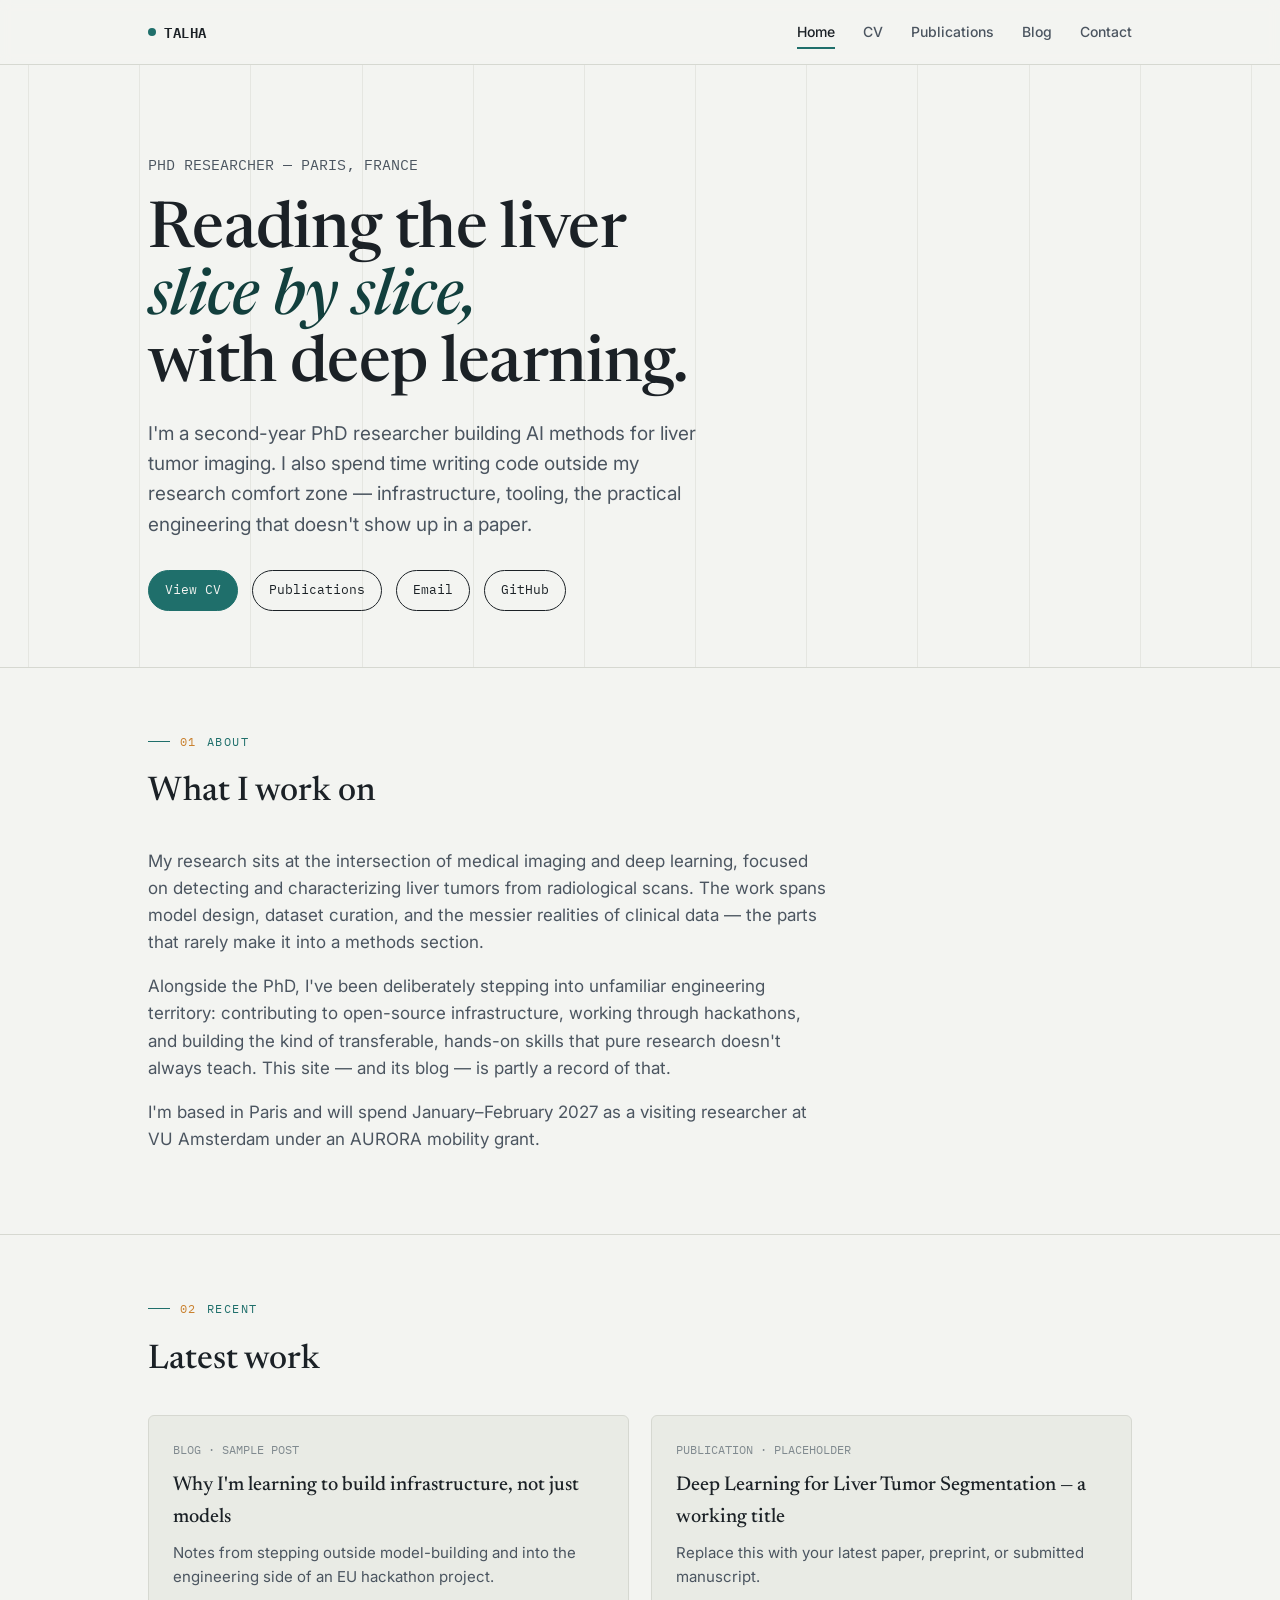
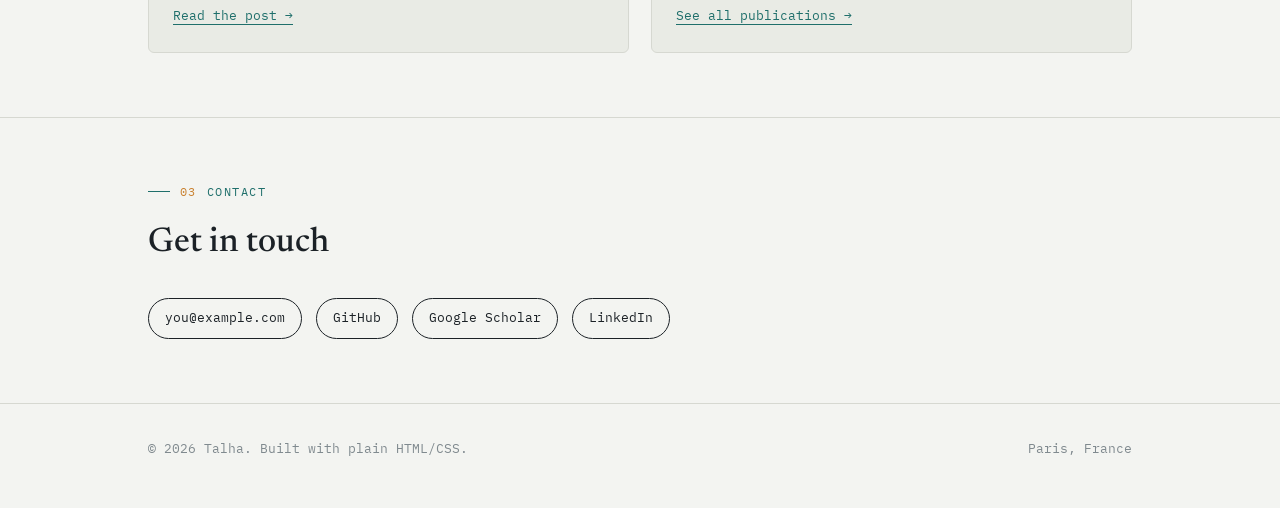
==== index.html @ 17ba412e "Initial site" ====
<!DOCTYPE html>
<html lang="en">
<head>
<meta charset="UTF-8">
<meta name="viewport" content="width=device-width, initial-scale=1.0">
<title>Talha — PhD Researcher, AI for Liver Tumor Imaging</title>
<meta name="description" content="Talha is a PhD researcher in Paris working on deep learning for liver tumor imaging.">
<link rel="preconnect" href="https://fonts.googleapis.com">
<link rel="preconnect" href="https://fonts.gstatic.com" crossorigin>
<link href="https://fonts.googleapis.com/css2?family=Newsreader:ital,wght@0,400;0,500;1,500&family=Inter:wght@400;500;600&family=IBM+Plex+Mono:wght@400;600&display=swap" rel="stylesheet">
<link rel="stylesheet" href="assets/css/style.css">
</head>
<body>

<div class="scan-progress"></div>

<header class="site">
  <div class="wrap">
    <a class="brand" href="index.html"><span class="dot"></span>TALHA</a>
    <nav class="primary">
      <a href="index.html" class="active">Home</a>
      <a href="cv.html">CV</a>
      <a href="publications.html">Publications</a>
      <a href="blog.html">Blog</a>
      <a href="index.html#contact">Contact</a>
    </nav>
    <button class="nav-toggle" aria-label="Toggle menu"><span></span><span></span><span></span></button>
  </div>
</header>

<section class="hero">
  <div class="scan-lines" aria-hidden="true">
    <span style="animation-delay:0s"></span><span style="animation-delay:.05s"></span><span style="animation-delay:.1s"></span>
    <span style="animation-delay:.15s"></span><span style="animation-delay:.2s"></span><span style="animation-delay:.25s"></span>
    <span style="animation-delay:.3s"></span><span style="animation-delay:.35s"></span><span style="animation-delay:.4s"></span>
    <span style="animation-delay:.45s"></span><span style="animation-delay:.5s"></span><span style="animation-delay:.55s"></span>
  </div>
  <div class="wrap">
    <div class="hero-inner">
      <div class="role">PHD RESEARCHER — PARIS, FRANCE</div>
      <h1>Reading the liver<br><em>slice by slice,</em><br>with deep learning.</h1>
      <p class="lede">I'm a second-year PhD researcher building AI methods for liver tumor imaging. I also spend time writing code outside my research comfort zone — infrastructure, tooling, the practical engineering that doesn't show up in a paper.</p>
      <div class="hero-links">
        <a class="pill solid" href="cv.html">View CV</a>
        <a class="pill" href="publications.html">Publications</a>
        <a class="pill" href="mailto:you@example.com">Email</a>
        <a class="pill" href="https://github.com/yourusername" target="_blank" rel="noopener">GitHub</a>
      </div>
    </div>
  </div>
</section>

<section id="about">
  <div class="wrap">
    <div class="slice-label"><span class="n">01</span> About</div>
    <h2 class="section-title">What I work on</h2>
    <div class="prose">
      <p>My research sits at the intersection of medical imaging and deep learning, focused on detecting and characterizing liver tumors from radiological scans. The work spans model design, dataset curation, and the messier realities of clinical data — the parts that rarely make it into a methods section.</p>
      <p>Alongside the PhD, I've been deliberately stepping into unfamiliar engineering territory: contributing to open-source infrastructure, working through hackathons, and building the kind of transferable, hands-on skills that pure research doesn't always teach. This site — and its blog — is partly a record of that.</p>
      <p>I'm based in Paris and will spend January–February 2027 as a visiting researcher at VU Amsterdam under an AURORA mobility grant.</p>
    </div>
  </div>
</section>

<section id="highlights">
  <div class="wrap">
    <div class="slice-label"><span class="n">02</span> Recent</div>
    <h2 class="section-title">Latest work</h2>
    <div class="grid-2">
      <div class="card">
        <div class="meta">BLOG · SAMPLE POST</div>
        <h3>Why I'm learning to build infrastructure, not just models</h3>
        <p>Notes from stepping outside model-building and into the engineering side of an EU hackathon project.</p>
        <a class="more" href="blog/post-1.html">Read the post →</a>
      </div>
      <div class="card">
        <div class="meta">PUBLICATION · PLACEHOLDER</div>
        <h3>Deep Learning for Liver Tumor Segmentation — a working title</h3>
        <p>Replace this with your latest paper, preprint, or submitted manuscript.</p>
        <a class="more" href="publications.html">See all publications →</a>
      </div>
    </div>
  </div>
</section>

<section id="contact">
  <div class="wrap">
    <div class="slice-label"><span class="n">03</span> Contact</div>
    <h2 class="section-title">Get in touch</h2>
    <div class="contact-grid">
      <a class="pill" href="mailto:you@example.com">you@example.com</a>
      <a class="pill" href="https://github.com/yourusername" target="_blank" rel="noopener">GitHub</a>
      <a class="pill" href="https://scholar.google.com/" target="_blank" rel="noopener">Google Scholar</a>
      <a class="pill" href="https://linkedin.com/in/yourusername" target="_blank" rel="noopener">LinkedIn</a>
    </div>
  </div>
</section>

<footer class="site">
  <div class="wrap" style="display:flex; justify-content:space-between; width:100%;">
    <span>© 2026 Talha. Built with plain HTML/CSS.</span>
    <span>Paris, France</span>
  </div>
</footer>

<script src="assets/js/main.js"></script>
</body>
</html>
---- assets/css/style.css ----
/* ============================================================
   TOKENS — "Slice Scanner" system
   Inspired by cross-sectional medical imaging: numbered slices,
   scan lines, contrast-teal highlighting.
   ============================================================ */
:root{
  --paper:      #F3F4F1;
  --paper-2:    #E9EBE5;
  --ink:        #1B2126;
  --ink-soft:   #4B5560;
  --ink-faint:  #808A8F;
  --teal:       #1F6F6B;
  --teal-dark:  #123F3D;
  --teal-glow:  rgba(31,111,107,0.14);
  --amber:      #C9812F;
  --line:       #D6D8D1;
  --paper-rgb:  243,244,241;

  --display: "Newsreader", Georgia, serif;
  --body:    "Inter", -apple-system, sans-serif;
  --mono:    "IBM Plex Mono", ui-monospace, monospace;

  --max: 1040px;
}

*{ box-sizing: border-box; }
html{ scroll-behavior: smooth; }
body{
  margin:0;
  background: var(--paper);
  color: var(--ink);
  font-family: var(--body);
  font-size: 17px;
  line-height: 1.6;
  -webkit-font-smoothing: antialiased;
}

@media (prefers-reduced-motion: reduce){
  html{ scroll-behavior:auto; }
  *{ animation-duration: 0.01ms !important; transition-duration: 0.01ms !important; }
}

a{ color: inherit; }
img{ max-width:100%; display:block; }

.wrap{
  max-width: var(--max);
  margin: 0 auto;
  padding: 0 28px;
}

/* ------------------------------------------------------------
   Scroll progress — the signature scan line
   ------------------------------------------------------------ */
.scan-progress{
  position: fixed;
  top: 0; left: 0;
  height: 3px;
  width: 0%;
  background: linear-gradient(90deg, var(--teal), var(--amber));
  z-index: 200;
  transition: width 0.08s linear;
}

/* ------------------------------------------------------------
   Header / nav
   ------------------------------------------------------------ */
header.site{
  position: sticky;
  top: 0;
  z-index: 100;
  background: rgba(var(--paper-rgb), 0.92);
  backdrop-filter: blur(6px);
  border-bottom: 1px solid var(--line);
}
header.site .wrap{
  display:flex;
  align-items:center;
  justify-content:space-between;
  height: 64px;
}
.brand{
  font-family: var(--mono);
  font-weight: 600;
  font-size: 14px;
  letter-spacing: 0.04em;
  text-decoration:none;
  color: var(--ink);
  display:flex;
  align-items:center;
  gap:8px;
}
.brand .dot{
  width:8px; height:8px; border-radius:50%;
  background: var(--teal);
  display:inline-block;
}
nav.primary{
  display:flex;
  gap: 28px;
}
nav.primary a{
  text-decoration:none;
  font-size: 14px;
  color: var(--ink-soft);
  font-weight: 500;
  position:relative;
  padding: 4px 0;
}
nav.primary a:hover, nav.primary a.active{ color: var(--ink); }
nav.primary a.active::after{
  content:"";
  position:absolute;
  left:0; right:0; bottom:-2px;
  height:2px;
  background: var(--teal);
}
.nav-toggle{ display:none; background:none; border:none; cursor:pointer; padding:8px; }
.nav-toggle span{ display:block; width:22px; height:2px; background:var(--ink); margin:5px 0; }

@media (max-width: 720px){
  nav.primary{
    position:absolute;
    top: 64px; left:0; right:0;
    background: var(--paper);
    border-bottom: 1px solid var(--line);
    flex-direction:column;
    padding: 8px 28px 20px;
    display:none;
  }
  nav.primary.open{ display:flex; }
  .nav-toggle{ display:block; }
}

/* ------------------------------------------------------------
   Slice eyebrow labels — literal to the imaging subject
   ------------------------------------------------------------ */
.slice-label{
  font-family: var(--mono);
  font-size: 12px;
  letter-spacing: 0.12em;
  color: var(--teal);
  display:flex;
  align-items:center;
  gap: 10px;
  margin-bottom: 14px;
  text-transform: uppercase;
}
.slice-label::before{
  content:"";
  width: 22px; height:1px;
  background: var(--teal);
}
.slice-label .n{ color: var(--amber); }

/* ------------------------------------------------------------
   Hero
   ------------------------------------------------------------ */
.hero{
  padding: 88px 0 56px;
  position:relative;
  overflow:hidden;
}
.scan-lines{
  position:absolute;
  inset:0;
  display:flex;
  justify-content:space-between;
  padding: 0 28px;
  pointer-events:none;
  opacity: 0.5;
}
.scan-lines span{
  width:1px;
  background: var(--line);
  animation: rise 1.1s ease-out both;
}
@keyframes rise{
  from{ transform: scaleY(0); transform-origin: top; }
  to{ transform: scaleY(1); transform-origin: top; }
}
.hero-inner{ position:relative; max-width: 760px; }
.hero h1{
  font-family: var(--display);
  font-weight: 500;
  font-size: clamp(40px, 6vw, 64px);
  line-height: 1.05;
  margin: 0 0 18px;
  letter-spacing: -0.01em;
}
.hero h1 em{
  font-style: italic;
  color: var(--teal-dark);
}
.hero .role{
  font-family: var(--mono);
  font-size: 15px;
  color: var(--ink-soft);
  margin-bottom: 22px;
}
.hero p.lede{
  font-size: 19px;
  color: var(--ink-soft);
  max-width: 560px;
  margin: 0 0 30px;
}
.hero-links{
  display:flex;
  flex-wrap:wrap;
  gap: 14px;
}
.pill{
  font-family: var(--mono);
  font-size: 13px;
  padding: 9px 16px;
  border: 1px solid var(--ink);
  border-radius: 999px;
  text-decoration:none;
  color: var(--ink);
  transition: background 0.15s, color 0.15s;
}
.pill:hover{ background: var(--ink); color: var(--paper); }
.pill.solid{
  background: var(--teal);
  border-color: var(--teal);
  color: var(--paper);
}
.pill.solid:hover{ background: var(--teal-dark); border-color: var(--teal-dark); }

/* ------------------------------------------------------------
   Sections / cards
   ------------------------------------------------------------ */
section{ padding: 64px 0; border-top: 1px solid var(--line); }
section:first-of-type{ border-top:none; }
h2.section-title{
  font-family: var(--display);
  font-size: clamp(26px, 3.4vw, 34px);
  font-weight: 500;
  margin: 0 0 28px;
}
.prose p{ color: var(--ink-soft); max-width: 680px; }
.prose p + p{ margin-top: 14px; }

.grid-2{
  display:grid;
  grid-template-columns: 1fr 1fr;
  gap: 22px;
}
@media (max-width: 720px){ .grid-2{ grid-template-columns: 1fr; } }

.card{
  background: var(--paper-2);
  border: 1px solid var(--line);
  border-radius: 6px;
  padding: 24px;
}
.card h3{
  font-family: var(--display);
  font-size: 20px;
  font-weight: 500;
  margin: 0 0 8px;
}
.card .meta{
  font-family: var(--mono);
  font-size: 12px;
  color: var(--ink-faint);
  margin-bottom: 10px;
}
.card p{ color: var(--ink-soft); font-size: 15px; margin: 0 0 12px; }
.card a.more{
  font-family: var(--mono);
  font-size: 13px;
  color: var(--teal);
  text-decoration:none;
  border-bottom: 1px solid var(--teal);
}

/* ------------------------------------------------------------
   CV
   ------------------------------------------------------------ */
.cv-entry{
  display:grid;
  grid-template-columns: 130px 1fr;
  gap: 20px;
  padding: 20px 0;
  border-top: 1px solid var(--line);
}
.cv-entry:first-of-type{ border-top: none; }
.cv-entry .when{
  font-family: var(--mono);
  font-size: 13px;
  color: var(--ink-faint);
  padding-top: 3px;
}
.cv-entry h3{ margin: 0 0 4px; font-family: var(--display); font-size: 19px; font-weight: 500; }
.cv-entry .org{ font-size: 14px; color: var(--teal-dark); font-weight: 600; margin-bottom: 6px; }
.cv-entry p{ margin:0; color: var(--ink-soft); font-size: 15px; }
@media (max-width: 600px){
  .cv-entry{ grid-template-columns: 1fr; gap: 4px; }
}

.skills-tags{ display:flex; flex-wrap:wrap; gap:8px; }
.skills-tags span{
  font-family: var(--mono);
  font-size: 12.5px;
  padding: 6px 12px;
  background: var(--paper-2);
  border: 1px solid var(--line);
  border-radius: 4px;
  color: var(--ink-soft);
}

/* ------------------------------------------------------------
   Publications
   ------------------------------------------------------------ */
.pub{
  padding: 22px 0;
  border-top: 1px solid var(--line);
  display:grid;
  grid-template-columns: 70px 1fr;
  gap: 20px;
}
.pub:first-of-type{ border-top:none; }
.pub .year{
  font-family: var(--mono);
  font-size: 18px;
  color: var(--amber);
  padding-top: 2px;
}
.pub h3{ margin:0 0 6px; font-family: var(--display); font-size: 19px; font-weight: 500; }
.pub .authors{ font-size: 14px; color: var(--ink-soft); margin-bottom: 4px; }
.pub .venue{ font-family: var(--mono); font-size: 12.5px; color: var(--teal-dark); margin-bottom: 10px; }
.pub .links a{ font-family: var(--mono); font-size: 13px; color: var(--teal); text-decoration:none; margin-right: 16px; border-bottom: 1px solid var(--teal); }
@media (max-width: 600px){ .pub{ grid-template-columns: 1fr; } }

.placeholder-note{
  font-family: var(--mono);
  font-size: 12.5px;
  color: var(--ink-faint);
  background: var(--paper-2);
  border-left: 3px solid var(--amber);
  padding: 10px 14px;
  margin-bottom: 36px;
}

/* ------------------------------------------------------------
   Blog
   ------------------------------------------------------------ */
.post-card{
  padding: 26px 0;
  border-top: 1px solid var(--line);
}
.post-card:first-of-type{ border-top:none; }
.post-card .meta{ font-family: var(--mono); font-size: 12.5px; color: var(--ink-faint); margin-bottom: 8px; }
.post-card h3{ font-family: var(--display); font-size: 24px; font-weight: 500; margin: 0 0 8px; }
.post-card h3 a{ text-decoration:none; color: var(--ink); }
.post-card h3 a:hover{ color: var(--teal-dark); }
.post-card p{ color: var(--ink-soft); margin: 0 0 10px; }
.post-card a.read{ font-family: var(--mono); font-size: 13px; color: var(--teal); text-decoration:none; border-bottom: 1px solid var(--teal); }

article.post{ max-width: 700px; }
article.post .meta{ font-family: var(--mono); font-size: 13px; color: var(--ink-faint); margin-bottom: 16px; }
article.post h1{
  font-family: var(--display);
  font-size: clamp(32px, 5vw, 44px);
  font-weight: 500;
  line-height: 1.1;
  margin: 0 0 20px;
}
article.post p{ color: var(--ink-soft); margin: 0 0 18px; font-size: 17px; }
article.post h2{ font-family: var(--display); font-size: 24px; font-weight: 500; margin: 36px 0 14px; color: var(--ink); }
article.post a{ color: var(--teal-dark); }
article.post blockquote{
  border-left: 3px solid var(--teal);
  margin: 24px 0;
  padding: 4px 0 4px 20px;
  color: var(--ink);
  font-style: italic;
}
.back-link{
  display:inline-flex;
  align-items:center;
  gap:6px;
  font-family: var(--mono);
  font-size: 13px;
  color: var(--ink-soft);
  text-decoration:none;
  margin-bottom: 26px;
}
.back-link:hover{ color: var(--teal-dark); }

/* ------------------------------------------------------------
   Contact / footer
   ------------------------------------------------------------ */
.contact-grid{
  display:flex;
  flex-wrap:wrap;
  gap: 14px;
}
footer.site{
  border-top: 1px solid var(--line);
  padding: 34px 0 50px;
  font-family: var(--mono);
  font-size: 12.5px;
  color: var(--ink-faint);
  display:flex;
  justify-content:space-between;
  flex-wrap:wrap;
  gap: 10px;
}
footer.site a{ color: var(--ink-faint); text-decoration:none; }
footer.site a:hover{ color: var(--teal); }
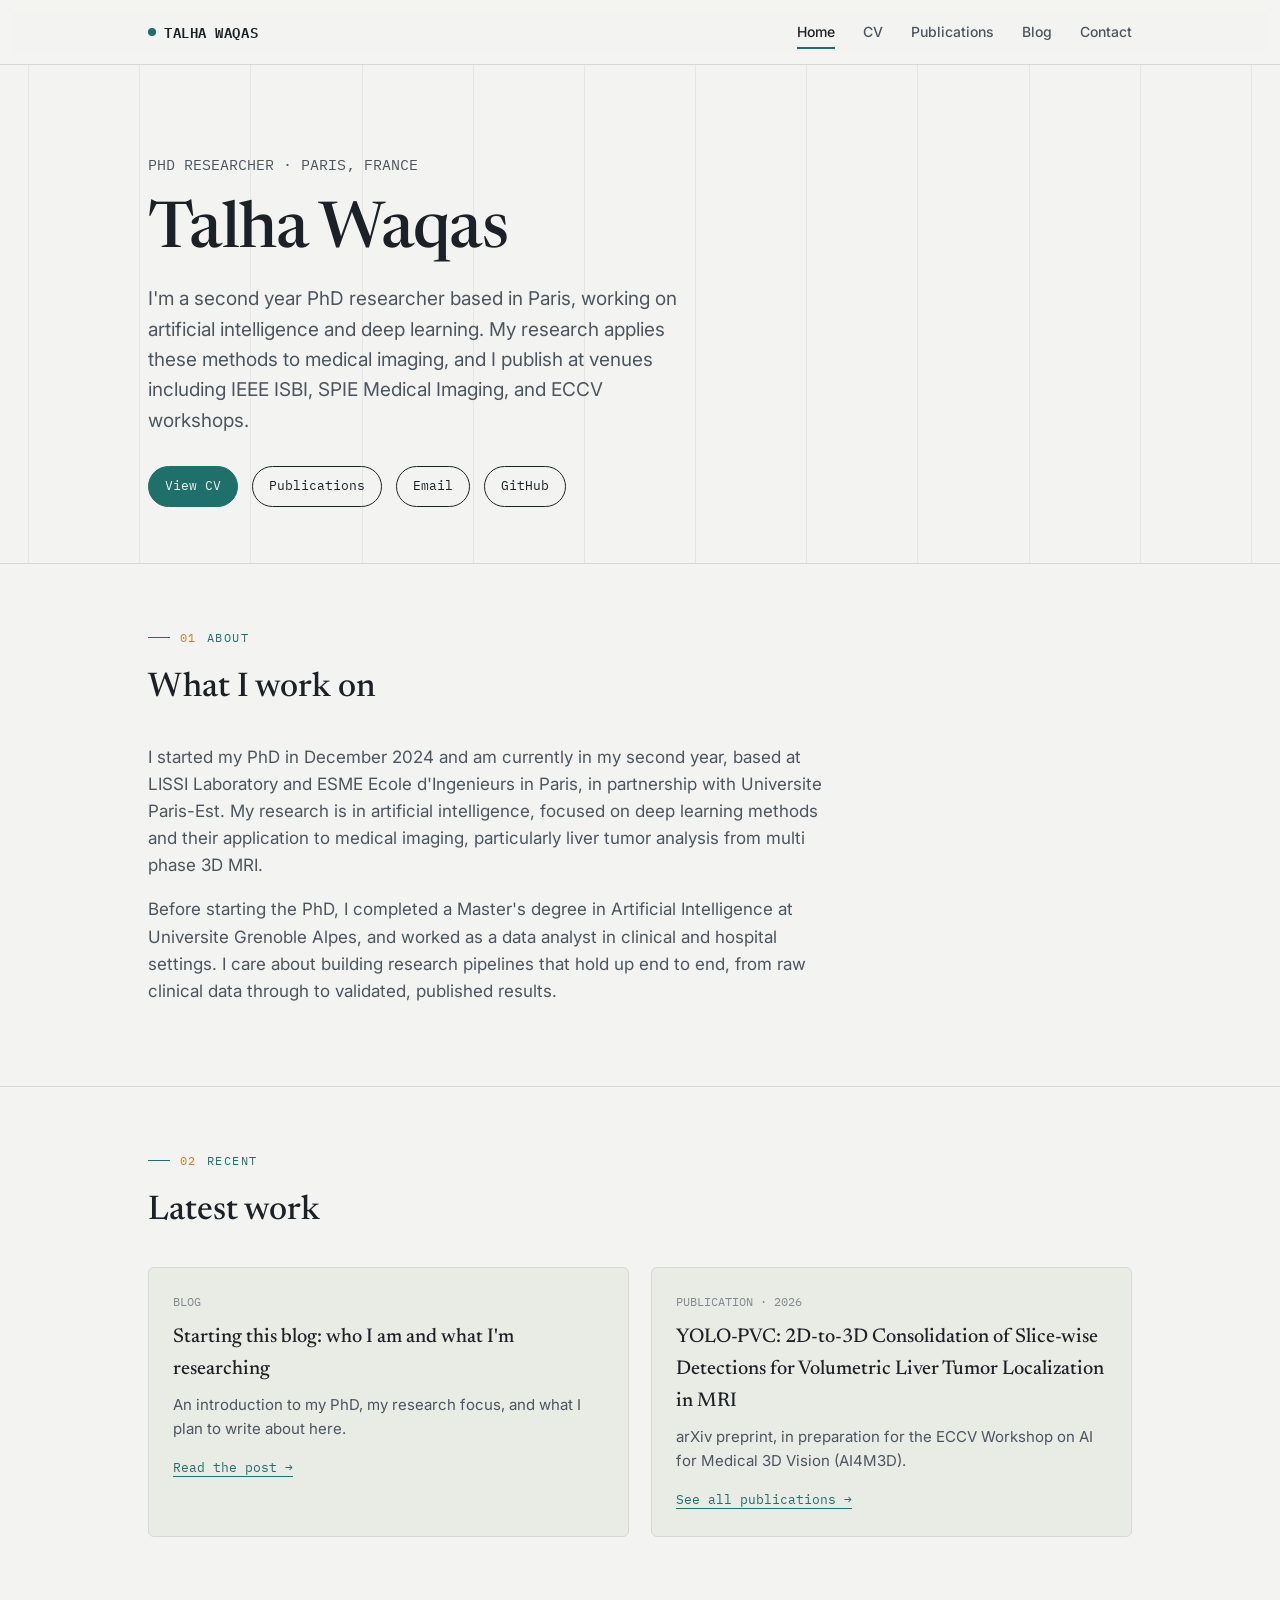
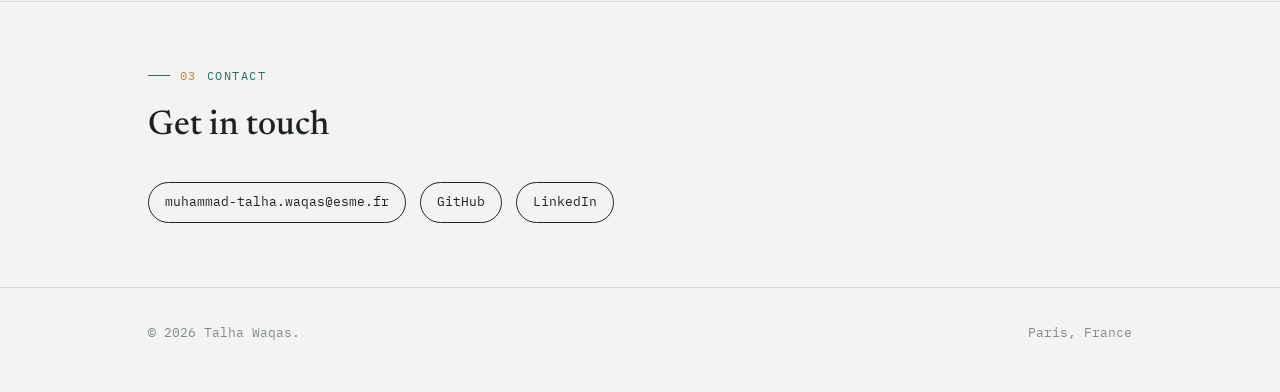
==== commit 820dfe0e: "Update content: real CV, publications, and intro post" ====
--- a/index.html
+++ b/index.html
@@ -3,8 +3,8 @@
 <head>
 <meta charset="UTF-8">
 <meta name="viewport" content="width=device-width, initial-scale=1.0">
-<title>Talha — PhD Researcher, AI for Liver Tumor Imaging</title>
-<meta name="description" content="Talha is a PhD researcher in Paris working on deep learning for liver tumor imaging.">
+<title>Talha Waqas | PhD Researcher, Artificial Intelligence</title>
+<meta name="description" content="Talha Waqas is a PhD researcher in Paris, France working on artificial intelligence and deep learning.">
 <link rel="preconnect" href="https://fonts.googleapis.com">
 <link rel="preconnect" href="https://fonts.gstatic.com" crossorigin>
 <link href="https://fonts.googleapis.com/css2?family=Newsreader:ital,wght@0,400;0,500;1,500&family=Inter:wght@400;500;600&family=IBM+Plex+Mono:wght@400;600&display=swap" rel="stylesheet">
@@ -16,7 +16,7 @@
 
 <header class="site">
   <div class="wrap">
-    <a class="brand" href="index.html"><span class="dot"></span>TALHA</a>
+    <a class="brand" href="index.html"><span class="dot"></span>TALHA WAQAS</a>
     <nav class="primary">
       <a href="index.html" class="active">Home</a>
       <a href="cv.html">CV</a>
@@ -37,14 +37,14 @@
   </div>
   <div class="wrap">
     <div class="hero-inner">
-      <div class="role">PHD RESEARCHER — PARIS, FRANCE</div>
-      <h1>Reading the liver<br><em>slice by slice,</em><br>with deep learning.</h1>
-      <p class="lede">I'm a second-year PhD researcher building AI methods for liver tumor imaging. I also spend time writing code outside my research comfort zone — infrastructure, tooling, the practical engineering that doesn't show up in a paper.</p>
+      <div class="role">PHD RESEARCHER · PARIS, FRANCE</div>
+      <h1>Talha Waqas</h1>
+      <p class="lede">I'm a second year PhD researcher based in Paris, working on artificial intelligence and deep learning. My research applies these methods to medical imaging, and I publish at venues including IEEE ISBI, SPIE Medical Imaging, and ECCV workshops.</p>
       <div class="hero-links">
         <a class="pill solid" href="cv.html">View CV</a>
         <a class="pill" href="publications.html">Publications</a>
-        <a class="pill" href="mailto:you@example.com">Email</a>
-        <a class="pill" href="https://github.com/yourusername" target="_blank" rel="noopener">GitHub</a>
+        <a class="pill" href="mailto:muhammad-talha.waqas@esme.fr">Email</a>
+        <a class="pill" href="https://github.com/talw98" target="_blank" rel="noopener">GitHub</a>
       </div>
     </div>
   </div>
@@ -55,9 +55,8 @@
     <div class="slice-label"><span class="n">01</span> About</div>
     <h2 class="section-title">What I work on</h2>
     <div class="prose">
-      <p>My research sits at the intersection of medical imaging and deep learning, focused on detecting and characterizing liver tumors from radiological scans. The work spans model design, dataset curation, and the messier realities of clinical data — the parts that rarely make it into a methods section.</p>
-      <p>Alongside the PhD, I've been deliberately stepping into unfamiliar engineering territory: contributing to open-source infrastructure, working through hackathons, and building the kind of transferable, hands-on skills that pure research doesn't always teach. This site — and its blog — is partly a record of that.</p>
-      <p>I'm based in Paris and will spend January–February 2027 as a visiting researcher at VU Amsterdam under an AURORA mobility grant.</p>
+      <p>I started my PhD in December 2024 and am currently in my second year, based at LISSI Laboratory and ESME Ecole d'Ingenieurs in Paris, in partnership with Universite Paris-Est. My research is in artificial intelligence, focused on deep learning methods and their application to medical imaging, particularly liver tumor analysis from multi phase 3D MRI.</p>
+      <p>Before starting the PhD, I completed a Master's degree in Artificial Intelligence at Universite Grenoble Alpes, and worked as a data analyst in clinical and hospital settings. I care about building research pipelines that hold up end to end, from raw clinical data through to validated, published results.</p>
     </div>
   </div>
 </section>
@@ -68,15 +67,15 @@
     <h2 class="section-title">Latest work</h2>
     <div class="grid-2">
       <div class="card">
-        <div class="meta">BLOG · SAMPLE POST</div>
-        <h3>Why I'm learning to build infrastructure, not just models</h3>
-        <p>Notes from stepping outside model-building and into the engineering side of an EU hackathon project.</p>
-        <a class="more" href="blog/post-1.html">Read the post →</a>
+        <div class="meta">BLOG</div>
+        <h3>Starting this blog: who I am and what I'm researching</h3>
+        <p>An introduction to my PhD, my research focus, and what I plan to write about here.</p>
+        <a class="more" href="blog/intro.html">Read the post →</a>
       </div>
       <div class="card">
-        <div class="meta">PUBLICATION · PLACEHOLDER</div>
-        <h3>Deep Learning for Liver Tumor Segmentation — a working title</h3>
-        <p>Replace this with your latest paper, preprint, or submitted manuscript.</p>
+        <div class="meta">PUBLICATION · 2026</div>
+        <h3>YOLO-PVC: 2D-to-3D Consolidation of Slice-wise Detections for Volumetric Liver Tumor Localization in MRI</h3>
+        <p>arXiv preprint, in preparation for the ECCV Workshop on AI for Medical 3D Vision (AI4M3D).</p>
         <a class="more" href="publications.html">See all publications →</a>
       </div>
     </div>
@@ -88,17 +87,16 @@
     <div class="slice-label"><span class="n">03</span> Contact</div>
     <h2 class="section-title">Get in touch</h2>
     <div class="contact-grid">
-      <a class="pill" href="mailto:you@example.com">you@example.com</a>
-      <a class="pill" href="https://github.com/yourusername" target="_blank" rel="noopener">GitHub</a>
-      <a class="pill" href="https://scholar.google.com/" target="_blank" rel="noopener">Google Scholar</a>
-      <a class="pill" href="https://linkedin.com/in/yourusername" target="_blank" rel="noopener">LinkedIn</a>
+      <a class="pill" href="mailto:muhammad-talha.waqas@esme.fr">muhammad-talha.waqas@esme.fr</a>
+      <a class="pill" href="https://github.com/talw98" target="_blank" rel="noopener">GitHub</a>
+      <a class="pill" href="https://www.linkedin.com/in/talha-waqas-255557144/" target="_blank" rel="noopener">LinkedIn</a>
     </div>
   </div>
 </section>
 
 <footer class="site">
   <div class="wrap" style="display:flex; justify-content:space-between; width:100%;">
-    <span>© 2026 Talha. Built with plain HTML/CSS.</span>
+    <span>© 2026 Talha Waqas.</span>
     <span>Paris, France</span>
   </div>
 </footer>
--- a/assets/css/style.css
+++ b/assets/css/style.css
@@ -1,5 +1,5 @@
 /* ============================================================
-   TOKENS — "Slice Scanner" system
+   TOKENS - "Slice Scanner" system
    Inspired by cross-sectional medical imaging: numbered slices,
    scan lines, contrast-teal highlighting.
    ============================================================ */
@@ -50,7 +50,7 @@
 }
 
 /* ------------------------------------------------------------
-   Scroll progress — the signature scan line
+   Scroll progress - the signature scan line
    ------------------------------------------------------------ */
 .scan-progress{
   position: fixed;
@@ -133,7 +133,7 @@
 }
 
 /* ------------------------------------------------------------
-   Slice eyebrow labels — literal to the imaging subject
+   Slice eyebrow labels - literal to the imaging subject
    ------------------------------------------------------------ */
 .slice-label{
   font-family: var(--mono);
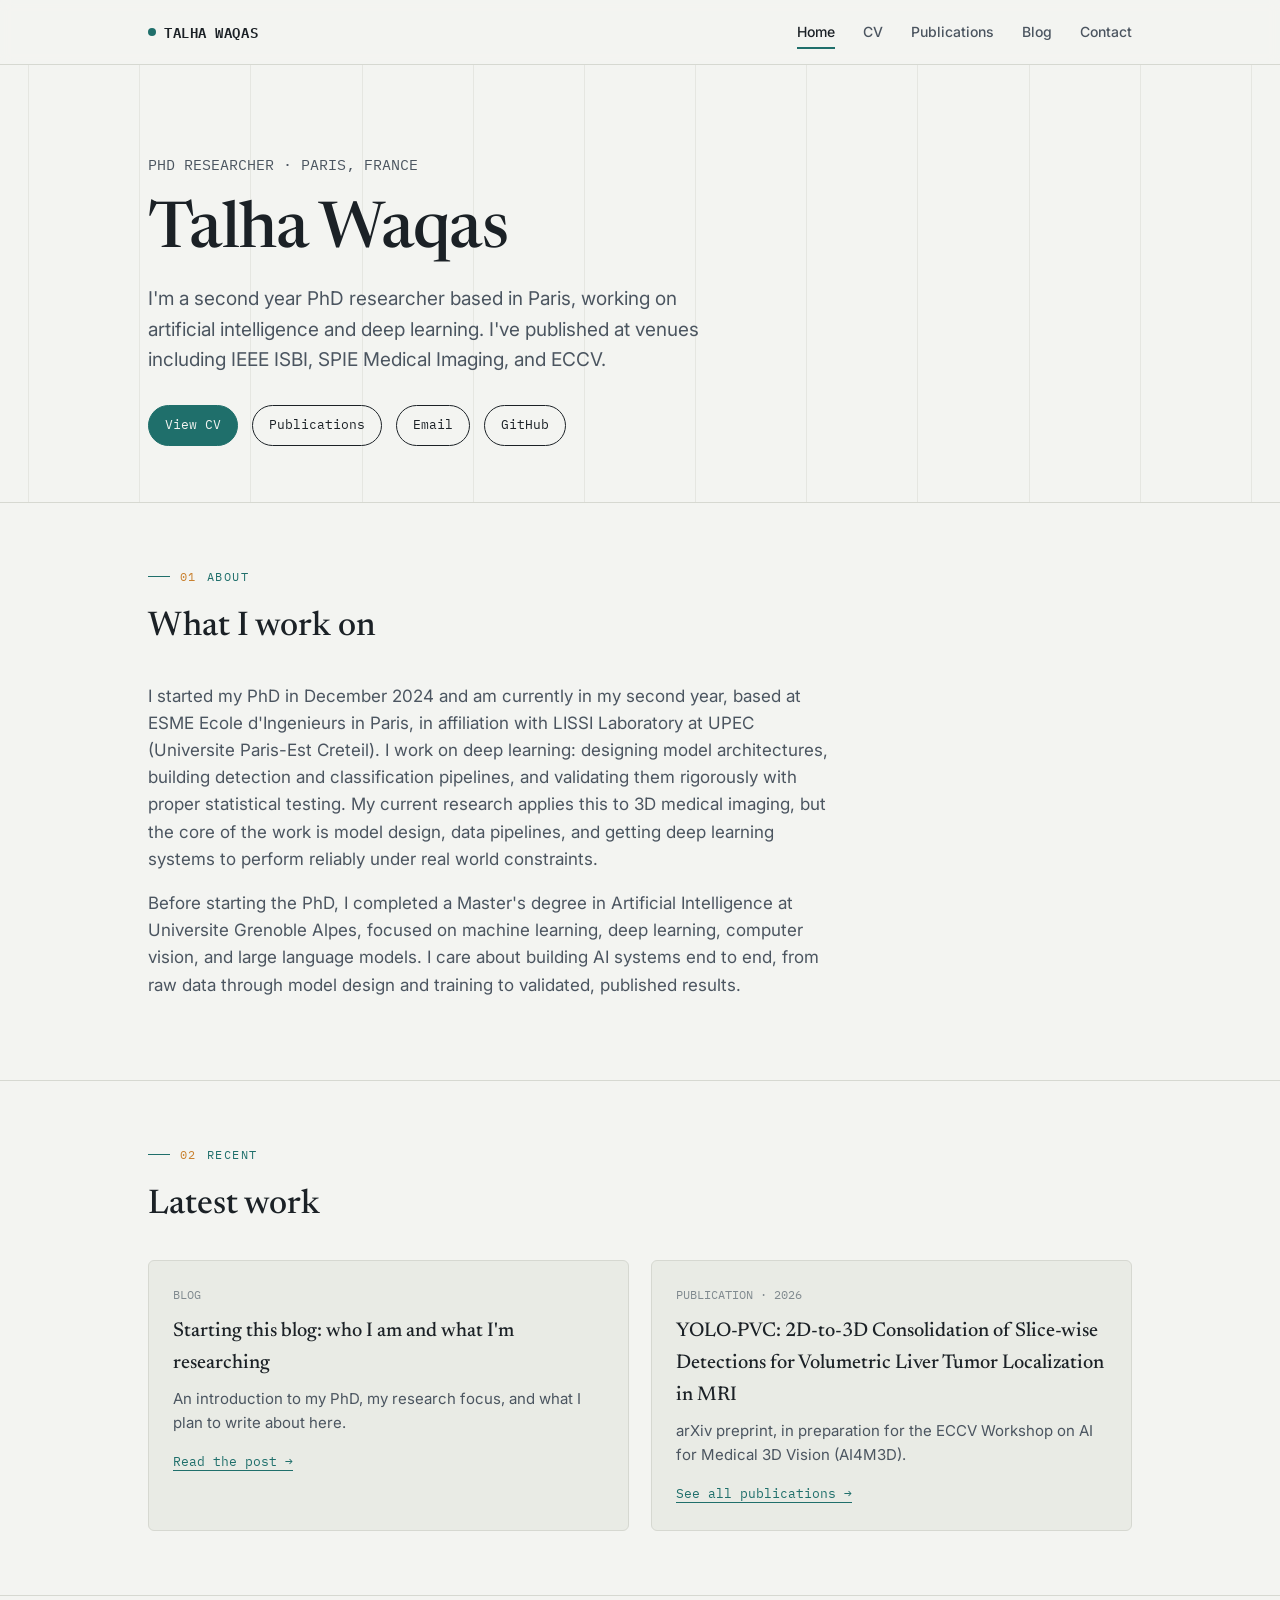
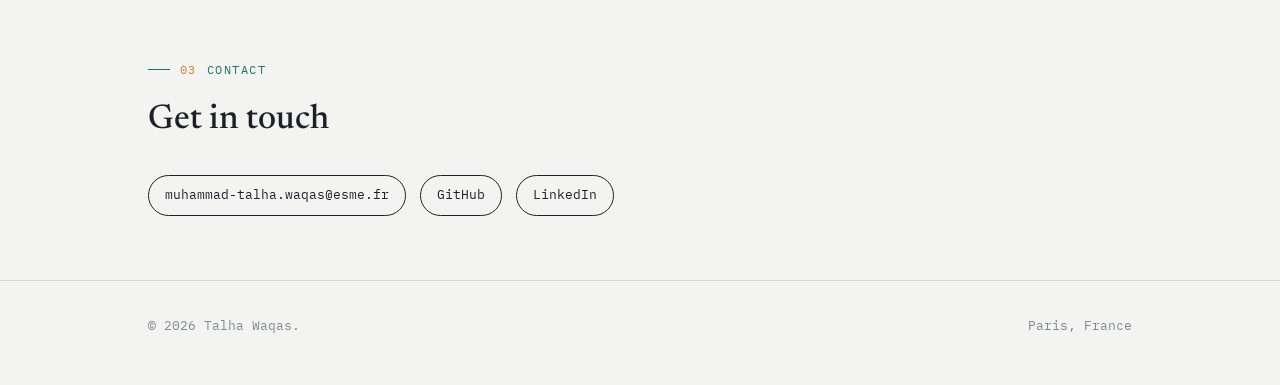
==== commit de92ddaf: "Fix affiliation: ESME with LISSI/UPEC" ====
--- a/index.html
+++ b/index.html
@@ -39,7 +39,7 @@
     <div class="hero-inner">
       <div class="role">PHD RESEARCHER · PARIS, FRANCE</div>
       <h1>Talha Waqas</h1>
-      <p class="lede">I'm a second year PhD researcher based in Paris, working on artificial intelligence and deep learning. My research applies these methods to medical imaging, and I publish at venues including IEEE ISBI, SPIE Medical Imaging, and ECCV workshops.</p>
+      <p class="lede">I'm a second year PhD researcher based in Paris, working on artificial intelligence and deep learning. I've published at venues including IEEE ISBI, SPIE Medical Imaging, and ECCV.</p>
       <div class="hero-links">
         <a class="pill solid" href="cv.html">View CV</a>
         <a class="pill" href="publications.html">Publications</a>
@@ -55,8 +55,8 @@
     <div class="slice-label"><span class="n">01</span> About</div>
     <h2 class="section-title">What I work on</h2>
     <div class="prose">
-      <p>I started my PhD in December 2024 and am currently in my second year, based at LISSI Laboratory and ESME Ecole d'Ingenieurs in Paris, in partnership with Universite Paris-Est. My research is in artificial intelligence, focused on deep learning methods and their application to medical imaging, particularly liver tumor analysis from multi phase 3D MRI.</p>
-      <p>Before starting the PhD, I completed a Master's degree in Artificial Intelligence at Universite Grenoble Alpes, and worked as a data analyst in clinical and hospital settings. I care about building research pipelines that hold up end to end, from raw clinical data through to validated, published results.</p>
+      <p>I started my PhD in December 2024 and am currently in my second year, based at ESME Ecole d'Ingenieurs in Paris, in affiliation with LISSI Laboratory at UPEC (Universite Paris-Est Creteil). I work on deep learning: designing model architectures, building detection and classification pipelines, and validating them rigorously with proper statistical testing. My current research applies this to 3D medical imaging, but the core of the work is model design, data pipelines, and getting deep learning systems to perform reliably under real world constraints.</p>
+      <p>Before starting the PhD, I completed a Master's degree in Artificial Intelligence at Universite Grenoble Alpes, focused on machine learning, deep learning, computer vision, and large language models. I care about building AI systems end to end, from raw data through model design and training to validated, published results.</p>
     </div>
   </div>
 </section>
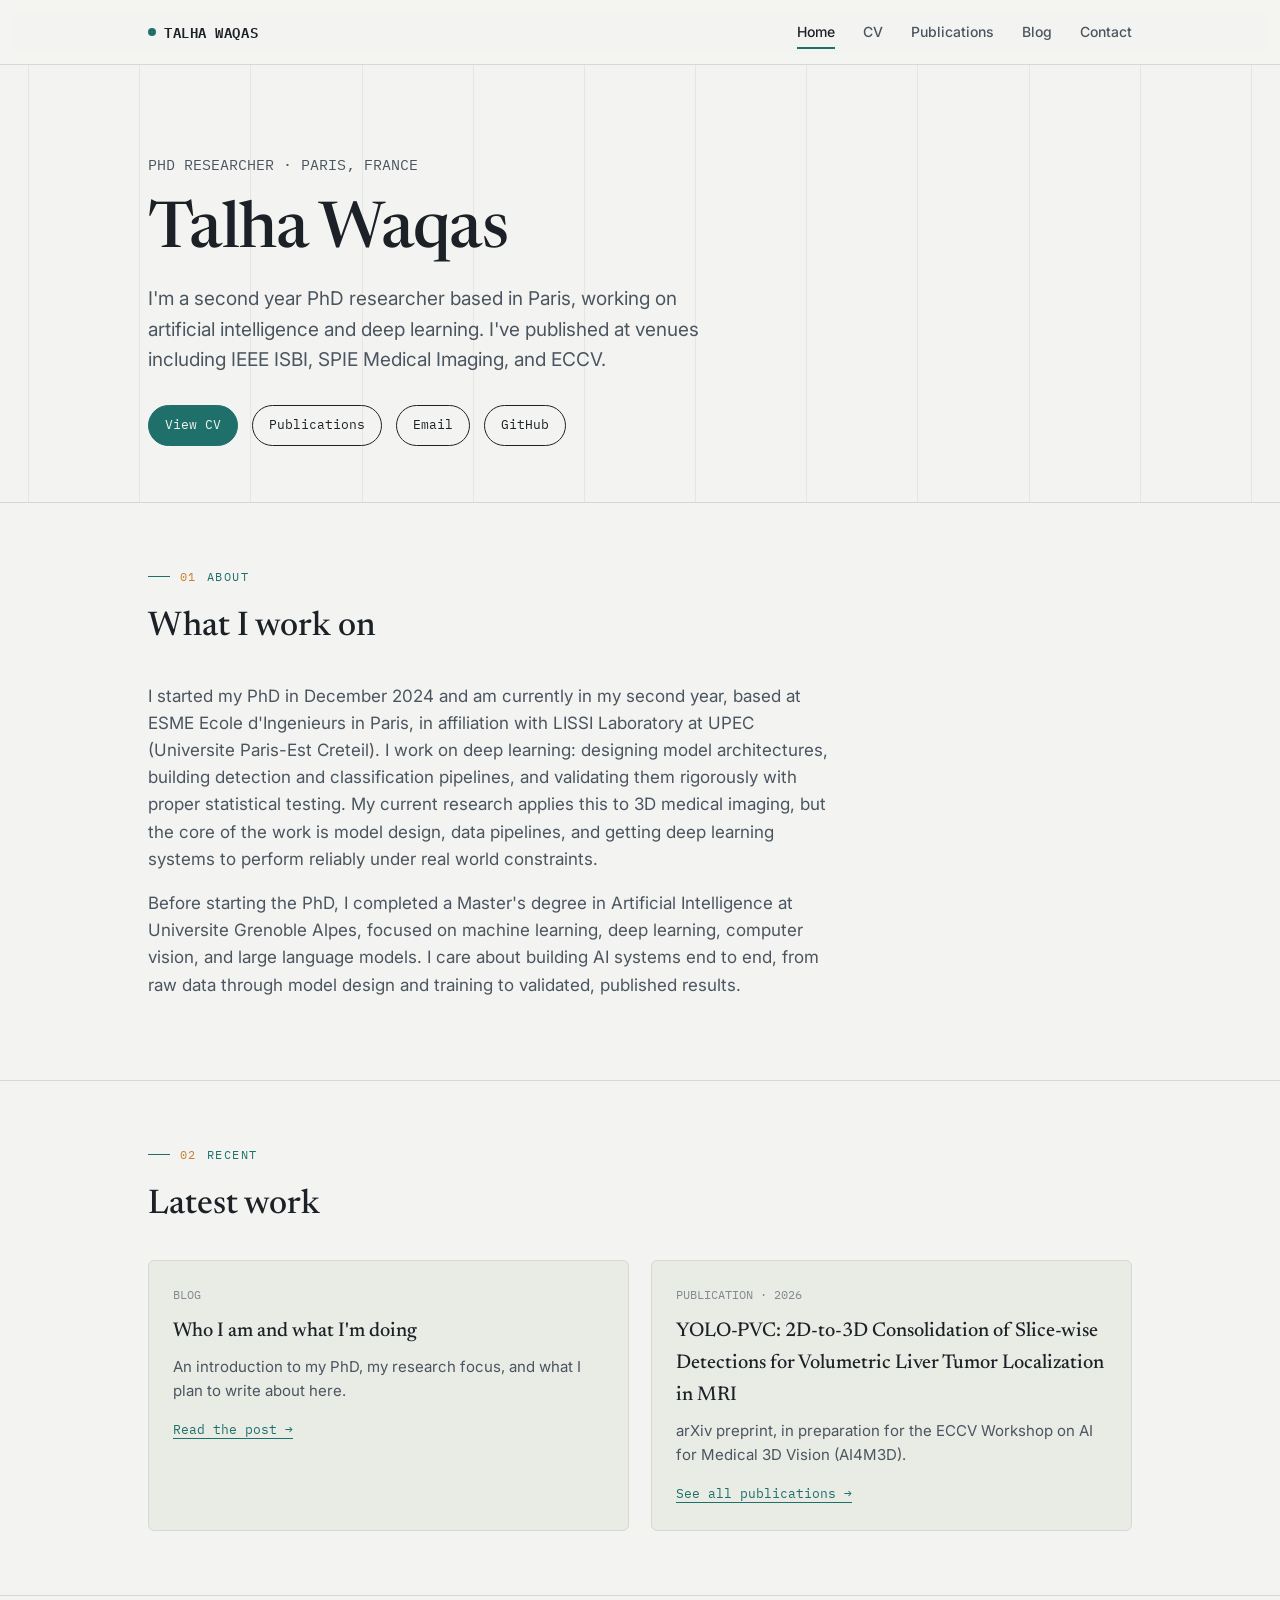
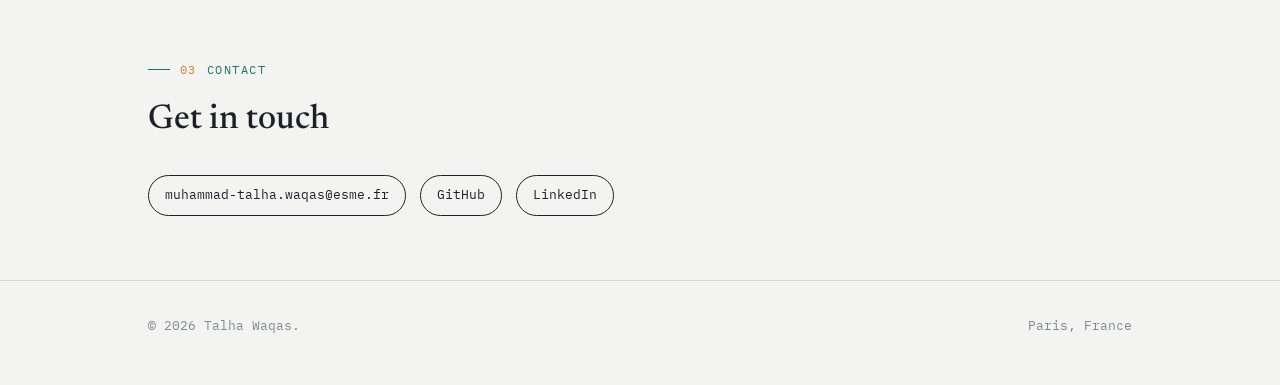
==== commit 69b5b06e: "Rename intro post heading, update closing paragraph" ====
--- a/index.html
+++ b/index.html
@@ -68,7 +68,7 @@
     <div class="grid-2">
       <div class="card">
         <div class="meta">BLOG</div>
-        <h3>Starting this blog: who I am and what I'm researching</h3>
+        <h3>Who I am and what I'm doing</h3>
         <p>An introduction to my PhD, my research focus, and what I plan to write about here.</p>
         <a class="more" href="blog/intro.html">Read the post →</a>
       </div>
@@ -104,3 +104,4 @@
 <script src="assets/js/main.js"></script>
 </body>
 </html>
+
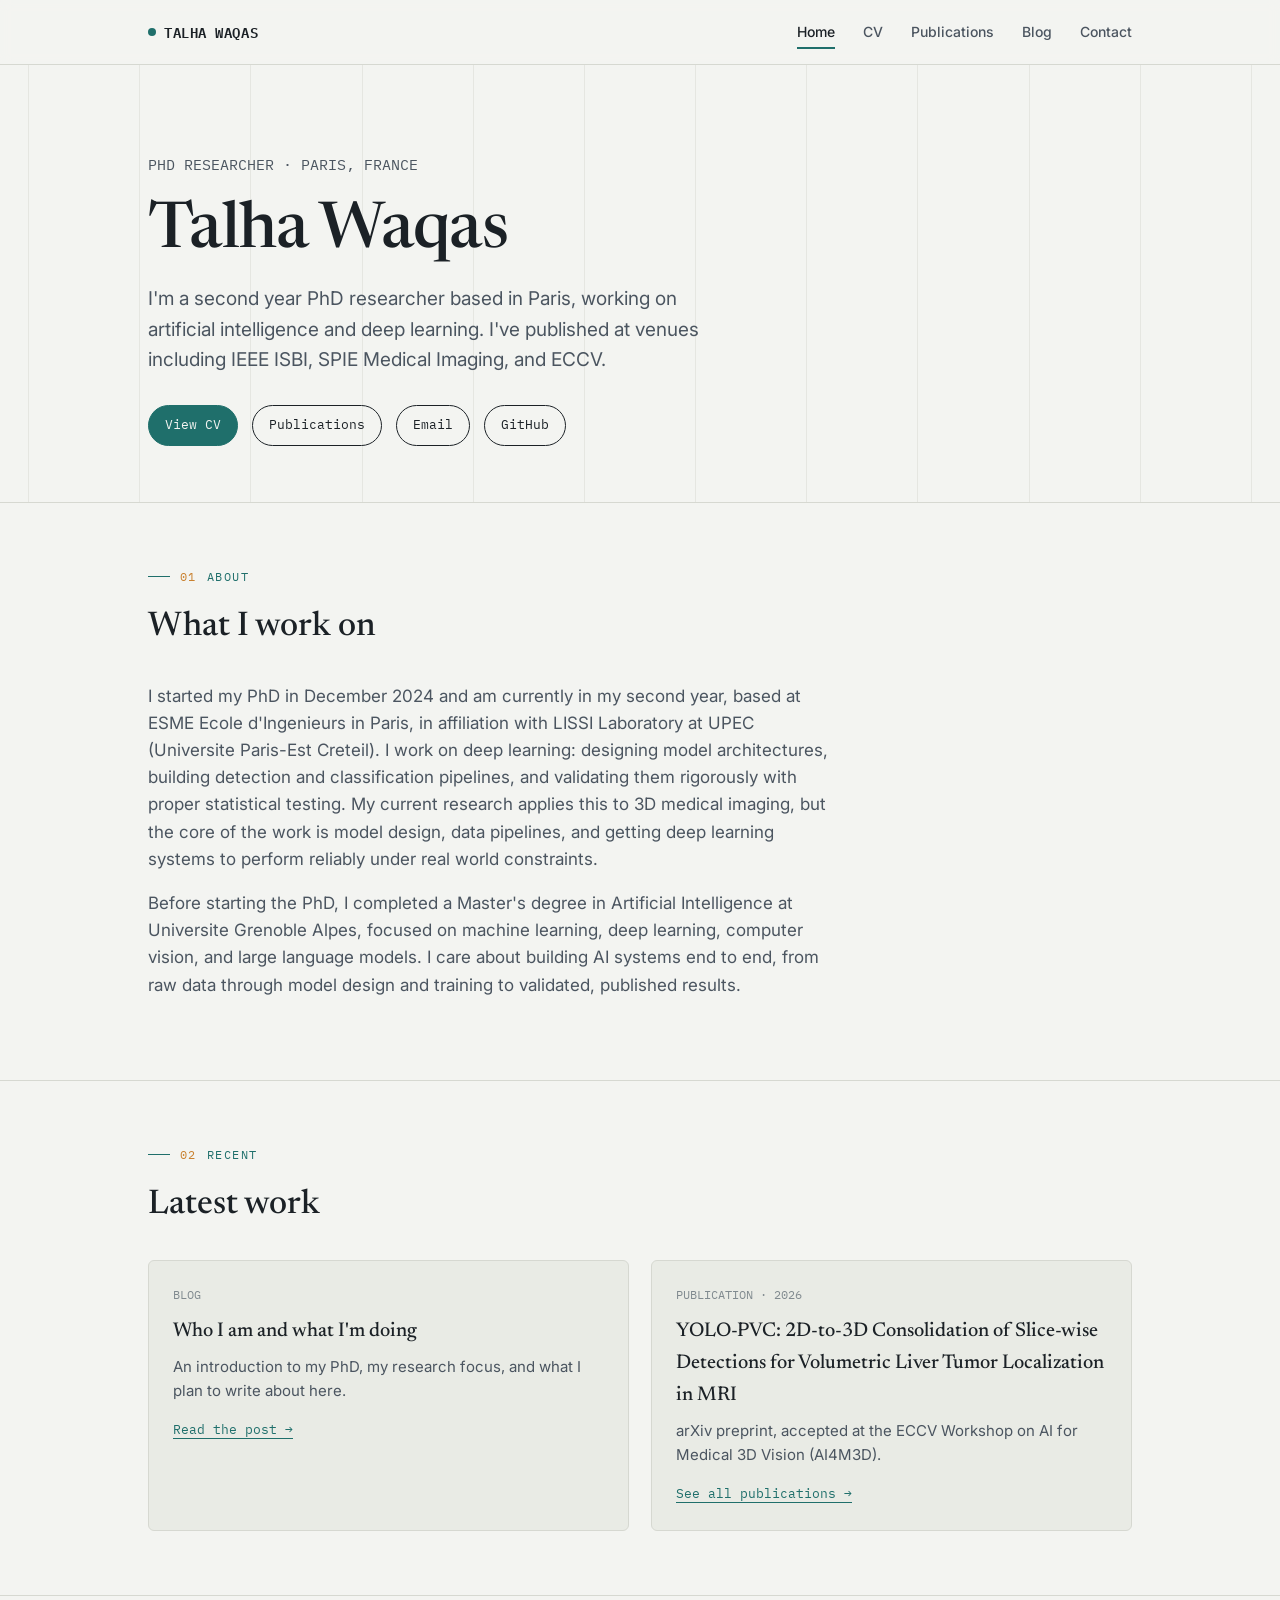
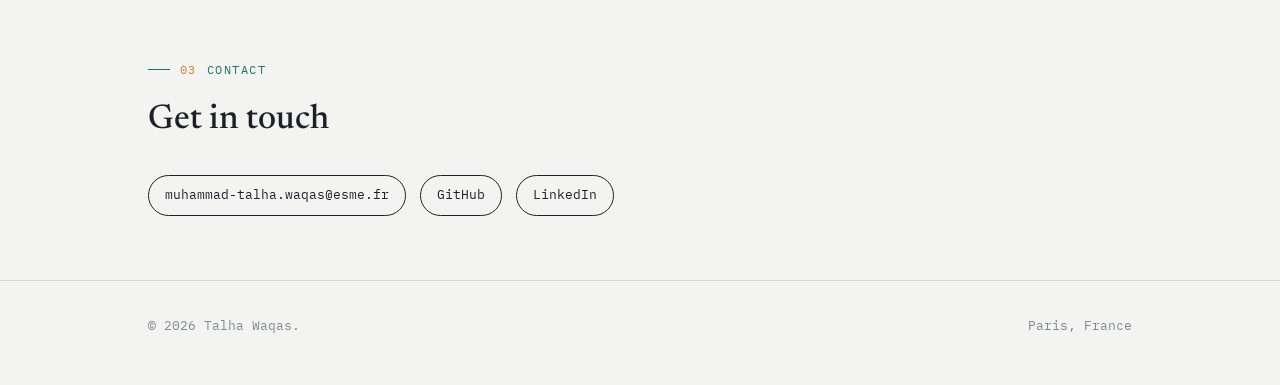
==== commit 5638c074: "Remove stat callouts, fix publication venues, add new technical work to CV" ====
--- a/index.html
+++ b/index.html
@@ -75,7 +75,7 @@
       <div class="card">
         <div class="meta">PUBLICATION · 2026</div>
         <h3>YOLO-PVC: 2D-to-3D Consolidation of Slice-wise Detections for Volumetric Liver Tumor Localization in MRI</h3>
-        <p>arXiv preprint, in preparation for the ECCV Workshop on AI for Medical 3D Vision (AI4M3D).</p>
+        <p>arXiv preprint, accepted at the ECCV Workshop on AI for Medical 3D Vision (AI4M3D).</p>
         <a class="more" href="publications.html">See all publications →</a>
       </div>
     </div>
@@ -105,3 +105,4 @@
 </body>
 </html>
 
+
--- a/assets/css/style.css
+++ b/assets/css/style.css
@@ -410,3 +410,30 @@
 }
 footer.site a{ color: var(--ink-faint); text-decoration:none; }
 footer.site a:hover{ color: var(--teal); }
+
+.stat-grid{
+  display:grid;
+  grid-template-columns: repeat(auto-fit, minmax(150px, 1fr));
+  gap: 24px;
+  margin: 8px 0 4px;
+}
+.stat{ border-top: 2px solid var(--teal); padding-top: 14px; }
+.stat .num{
+  font-family: var(--display);
+  font-size: 40px;
+  font-weight: 500;
+  color: var(--teal-dark);
+  line-height: 1;
+  margin-bottom: 8px;
+}
+.stat .label{
+  font-family: var(--mono);
+  font-size: 12px;
+  color: var(--ink-faint);
+  text-transform: uppercase;
+  letter-spacing: 0.06em;
+  line-height: 1.4;
+}
+.cv-entry ul{ margin: 6px 0 0; padding-left: 18px; color: var(--ink-soft); font-size: 15px; }
+.cv-entry ul li{ margin-bottom: 6px; }
+.cv-entry ul li b{ color: var(--ink); font-weight: 600; }
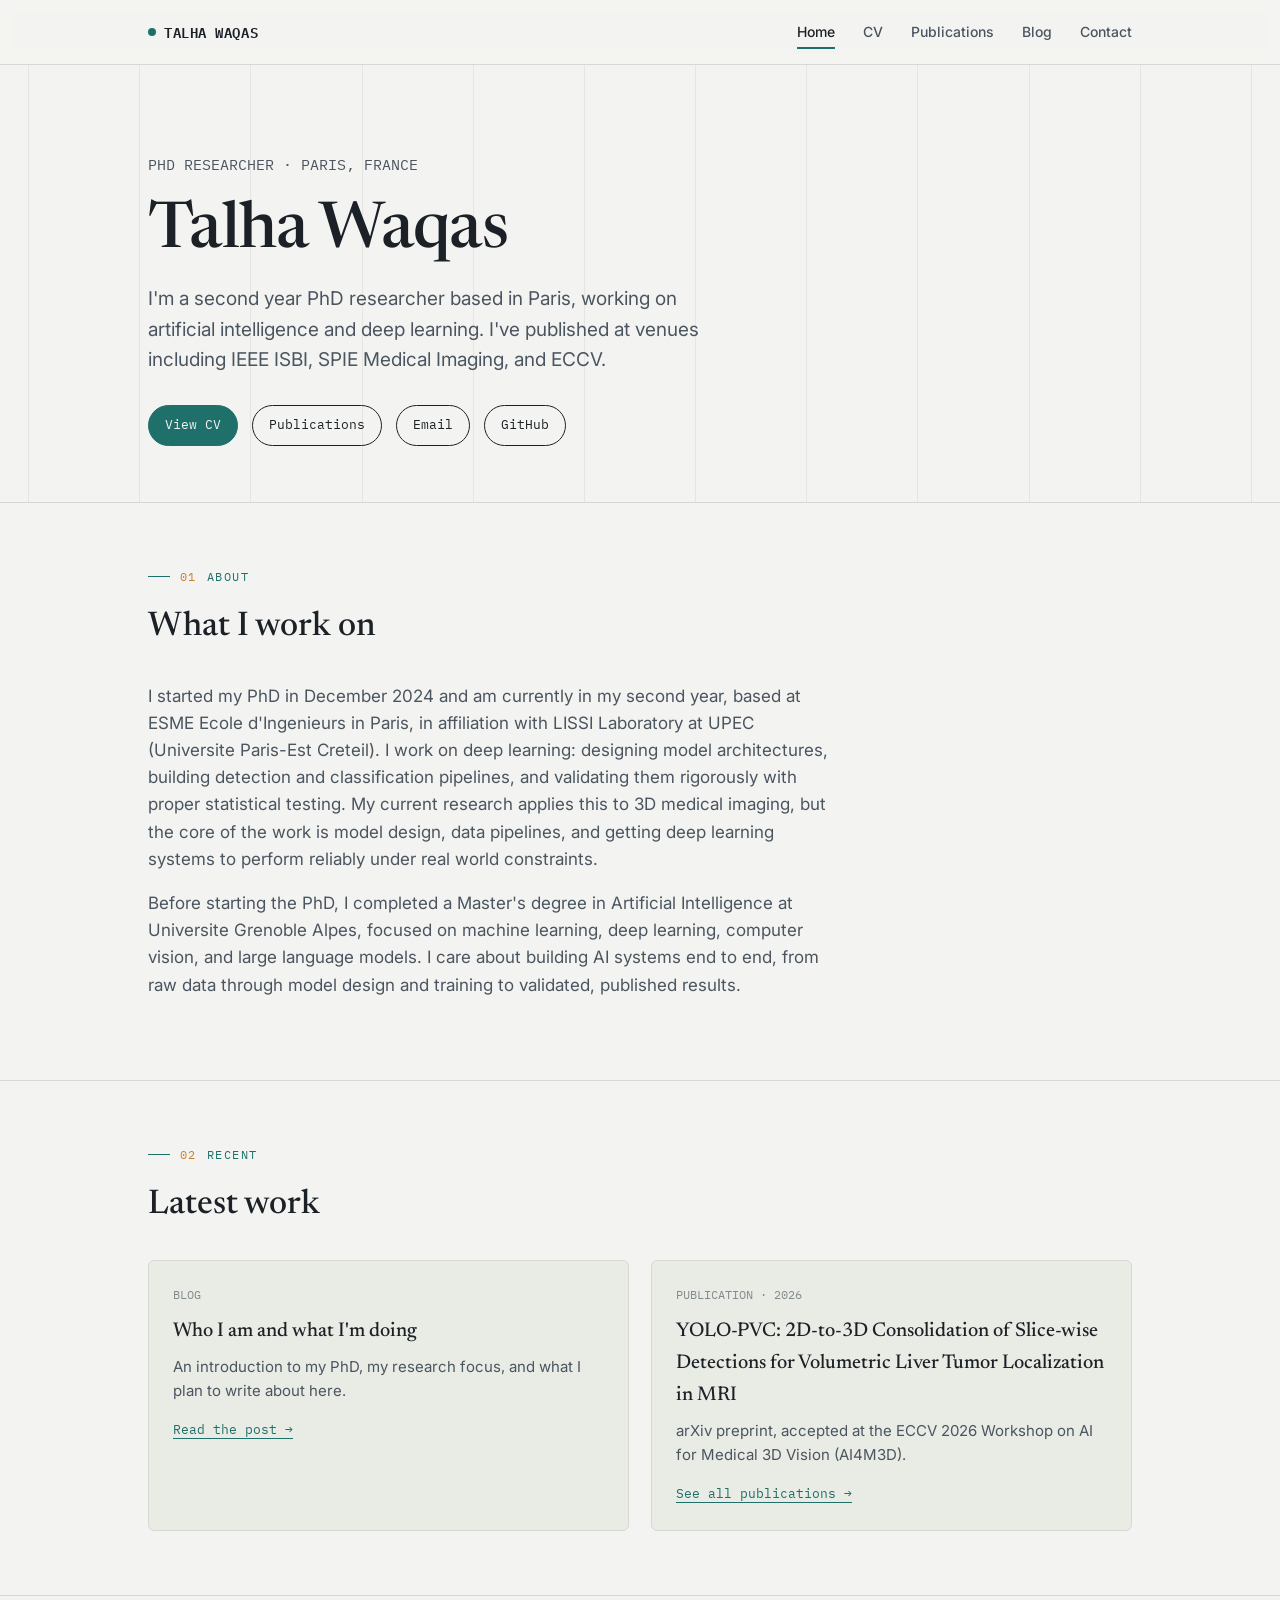
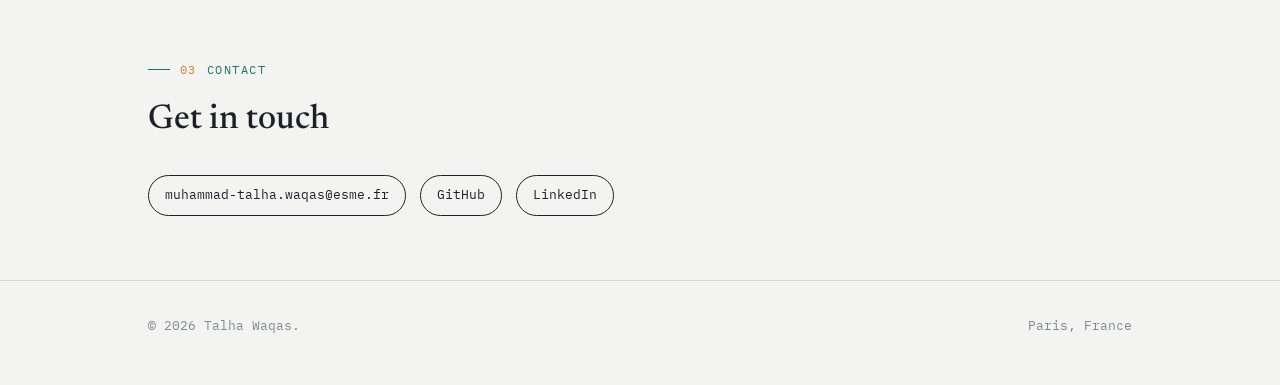
==== commit 507c3ff1: "Add ECCV 2026 year to workshop mentions" ====
--- a/index.html
+++ b/index.html
@@ -75,7 +75,7 @@
       <div class="card">
         <div class="meta">PUBLICATION · 2026</div>
         <h3>YOLO-PVC: 2D-to-3D Consolidation of Slice-wise Detections for Volumetric Liver Tumor Localization in MRI</h3>
-        <p>arXiv preprint, accepted at the ECCV Workshop on AI for Medical 3D Vision (AI4M3D).</p>
+        <p>arXiv preprint, accepted at the ECCV 2026 Workshop on AI for Medical 3D Vision (AI4M3D).</p>
         <a class="more" href="publications.html">See all publications →</a>
       </div>
     </div>
@@ -106,3 +106,4 @@
 </html>
 
 
+
